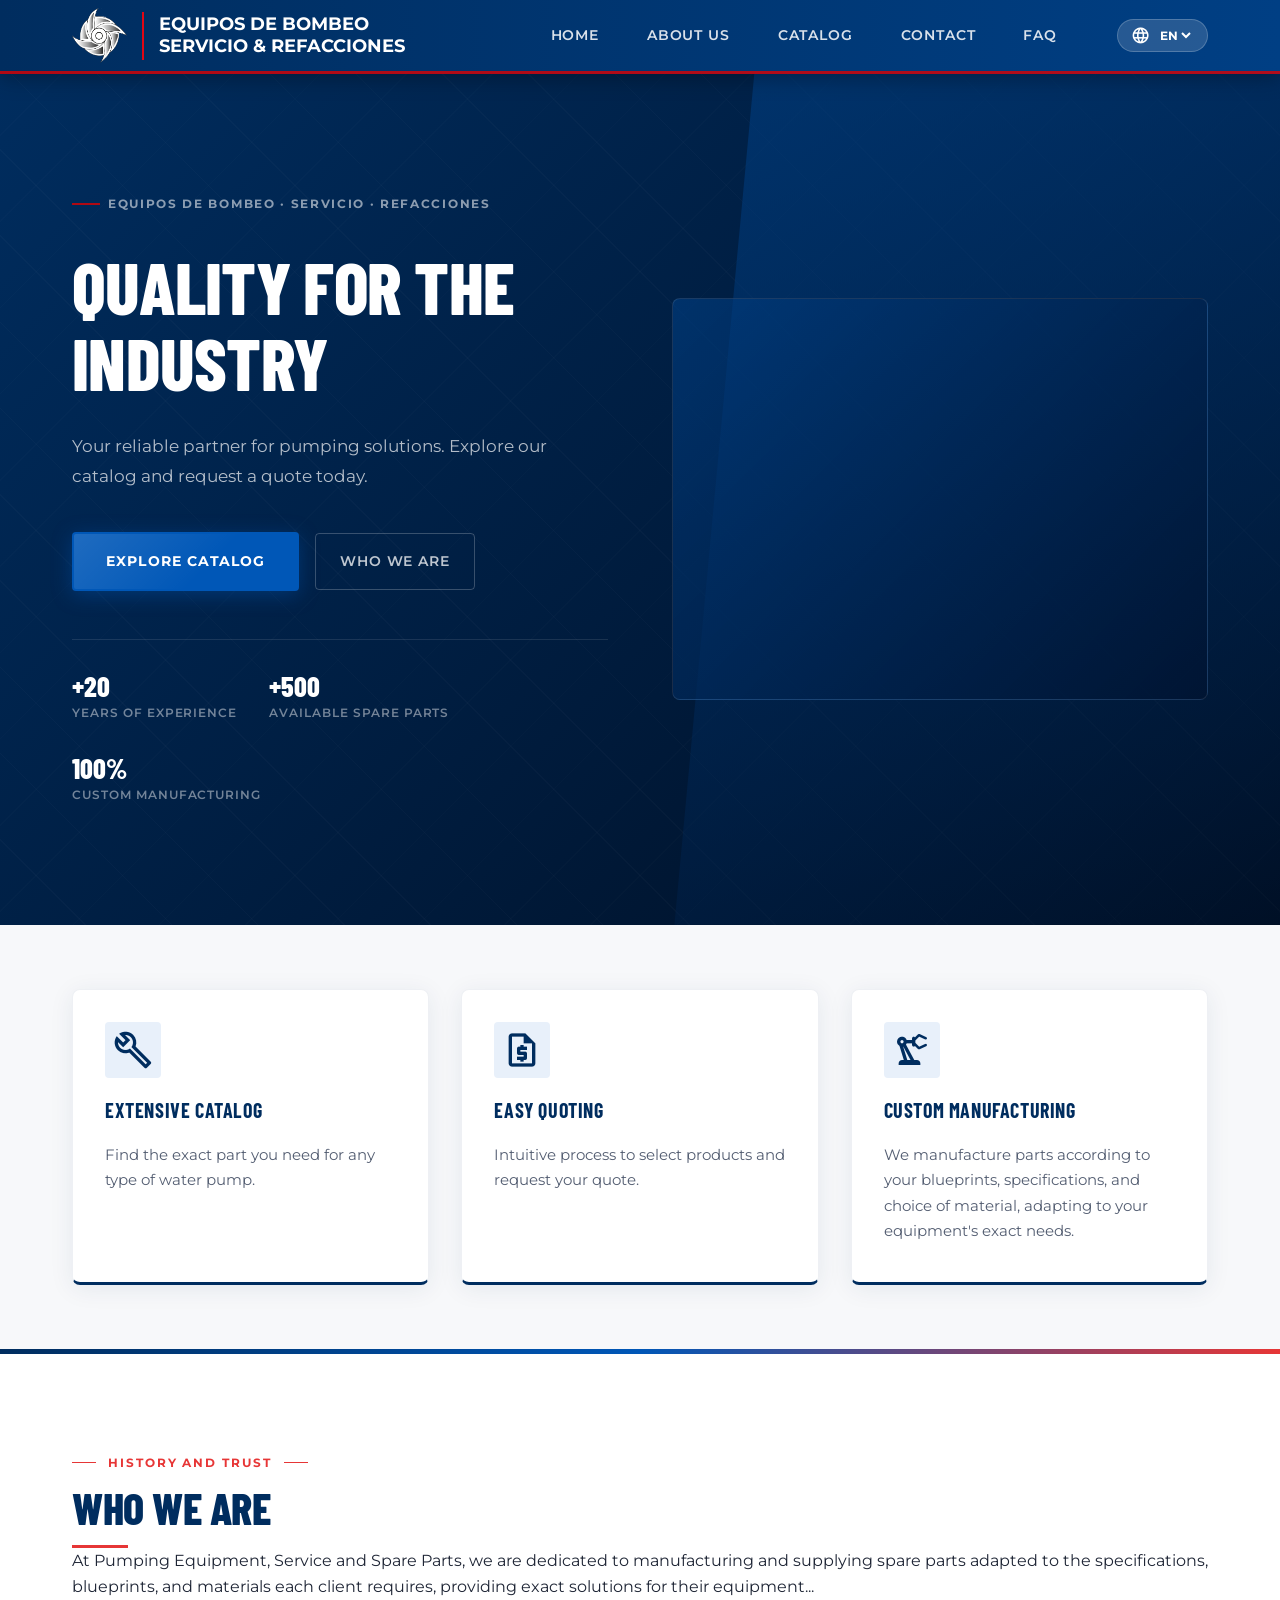
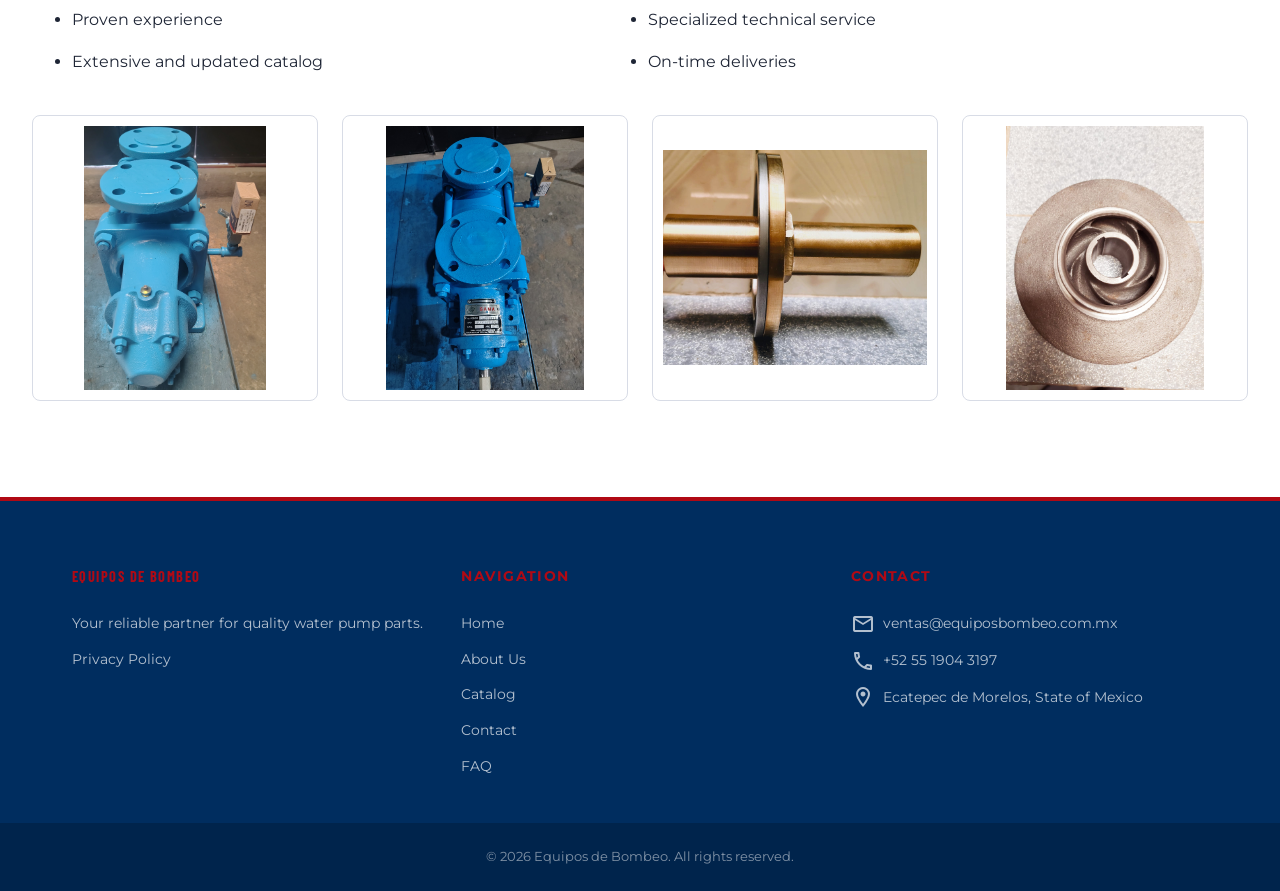
==== public/Index.html @ 576bb9e6 "Subida limpia del Proyecto" ====
<!DOCTYPE html>
<html lang="es">
<head>
  <meta charset="UTF-8">
  <meta name="viewport" content="width=device-width, initial-scale=1.0">
  <title data-i18n="page_title">Equipos de Bombeo, Servicio y Refacciones</title>
  <link rel="icon" type="image/png" href="assets/img/logo2.png">
    
    <link rel="preconnect" href="https://fonts.googleapis.com">

  <!-- Fonts -->
  <link rel="preconnect" href="https://fonts.googleapis.com">
  <link rel="preconnect" href="https://fonts.gstatic.com" crossorigin>
  <link href="https://fonts.googleapis.com/css2?family=Barlow+Condensed:wght@600;700;800&family=Montserrat:wght@400;500;600;700&display=swap" rel="stylesheet">

  <!-- Material Icons -->
  <link href="https://fonts.googleapis.com/icon?family=Material+Icons+Outlined" rel="stylesheet">

  <!-- Stylesheet -->
  <link rel="stylesheet" href="assets\public\css\styles.css">
</head>
<body>

  <!-- ══════════════════════════════════════
       HEADER — rendered by script.js
  ═══════════════════════════════════════ -->
        <header id="main-header" role="banner">
  <div class="header-inner container">
    <!-- Branding según la imagen -->
            <div class="brand-container">
      <div class="brand-icon">
        <img src="assets/img/logo2.png" alt="Logo Equipos de Bombeo" class="custom-logo" />
      </div>
      <div class="brand-divider"></div>
      <div class="brand-text">
        <div class="brand-title">EQUIPOS DE BOMBEO</div>
        <div class="brand-title">SERVICIO & REFACCIONES</div>
      </div>
    </div>
    <!-- NUEVO: Botón de Hamburguesa -->
    <button id="menu-toggle" class="mobile-menu-btn" aria-label="Abrir menú">
        <span class="material-icons-outlined">menu</span>
    </button>

    <!-- Navegación -->
    <nav class="nav-menu">
      <a href="Index.html" class="nav-link" data-i18n="nav_home">Inicio</a>
      <a href="Nosotros.html" class="nav-link" data-i18n="nav_about">Nosotros</a>
      <a href="catalogo.html" class="nav-link" data-i18n="nav_catalog">Catálogo</a>
      <a href="Contacto.html" class="nav-link" data-i18n="nav_contact">Contacto</a>
      <a href="Faq.html" class="nav-link" data-i18n="nav_faq">Preguntas Frecuentes</a>
      
      <!-- Selector de Idioma -->
      <div class="lang-selector">
        <span class="material-icons-outlined">language</span>
        <select id="language-picker">
          <option value="es">ES</option>
          <option value="en">EN</option>
        </select>
      </div>
    </nav>
  </div>
</header>

  <main id="main-content">

    <!-- ══════════════════════════════════
         HERO
    ═══════════════════════════════════ -->
    <section class="hero" id="hero-section" aria-label="Presentación principal">
      <div class="hero-content container">

        <!-- LEFT COLUMN: Copy -->
        <p class="hero-eyebrow" aria-hidden="true">Equipos de Bombeo · Servicio · Refacciones</p>

        <h1 data-i18n="hero_title">
          Calidad a la Industria
        </h1>

        <p class="hero-desc" data-i18n="hero_desc">
          Su socio confiable para soluciones de bombeo. Explore nuestro catálogo
          y solicite una cotización hoy mismo.
        </p>

        <div class="hero-actions">
          <a href="catalogo.html" class="cta-button" data-i18n="btn_explore">
            Explorar Catálogo
            <span class="material-icons-outlined" aria-hidden="true" style="font-size:1.1em;">arrow_forward</span>
          </a>
          <a href="#about-section" class="cta-button-ghost" data-i18n="btn_about">
            Quiénes Somos
          </a>
        </div>

        <div class="hero-stats" aria-label="Indicadores de experiencia">
          <div class="hero-stat">
            <strong>+20</strong>
            <span data-i18n="stat_years">Años de experiencia</span>
          </div>
          <div class="hero-stat">
            <strong>+500</strong>
            <span data-i18n="stat_parts">Refacciones disponibles</span>
          </div>
          <div class="hero-stat">
            <strong>100%</strong>
            <span data-i18n="stat_quality">Calidad garantizada</span>
          </div>
        </div>

        <!-- RIGHT COLUMN: Visual (swap img src with your photo) -->
        <div class="hero-visual" aria-hidden="true">
          <div class="hero-image-frame">
            <!-- Replace src with your high-quality pump/industrial image -->
            <img
              src="assets/img/"
              alt="Equipo de bombeo industrial de alta precisión"
              width="720"
              height="540"
              loading="eager"
              onerror="this.style.display='none'"
            >
          </div>
        </div>

      </div><!-- /.hero-content -->
    </section>

    <!-- ══════════════════════════════════
         FEATURES
    ═══════════════════════════════════ -->
    <section class="features" id="features-section" aria-labelledby="features-heading">

      <!-- Optional header row (uncomment if desired) -->
      <!--
      <div class="features-header">
        <p class="section-eyebrow">Por qué elegirnos</p>
        <h2 id="features-heading" class="section-title">Ventajas Clave</h2>
      </div>
      -->

      <article class="feature-card">
        <span class="material-icons-outlined" aria-hidden="true">build</span>
        <h3 data-i18n="feat_1_title">Amplio Catálogo</h3>
        <p data-i18n="feat_1_desc">
          Encuentre la pieza exacta que necesita para cualquier tipo de bomba de agua.
        </p>
      </article>

      <article class="feature-card">
        <span class="material-icons-outlined" aria-hidden="true">request_quote</span>
        <h3 data-i18n="feat_2_title">Cotización Sencilla</h3>
        <p data-i18n="feat_2_desc">
          Proceso intuitivo para seleccionar productos y solicitar su cotización.
        </p>
      </article>

      <article class="feature-card">
        <span class="material-icons-outlined" aria-hidden="true">precision_manufacturing</span>
        <h3 data-i18n="feat_3_title">Fabricación a Medida</h3>
        <p data-i18n="feat_3_desc">
          Fabricamos piezas según sus planos, especificaciones y elección de material, adaptándonos a las exigencias exactas de su equipo.
        </p>
      </article>

    </section>

    <!-- ══════════════════════════════════
         ABOUT US
    ═══════════════════════════════════ -->
      <!-- SECCIÓN QUIÉNES SOMOS ACTUALIZADA -->
<section class="about-us" id="about-section">
    <div class="container">
        <div class="about-text-full">
            <p class="section-eyebrow" data-i18n="about_eyebrow">Nuestra empresa</p>
            <h2 class="section-title" data-i18n="about_title">Quiénes Somos</h2>
            <p class="about-desc" data-i18n="about_desc">
                En Equipos de Bombeo, Servicio y Refacciones, nos dedicamos a fabricar y suministrar refacciones adaptadas a las especificaciones, planos y materiales que cada cliente requiere, brindando soluciones exactas para sus equipos...
            </p>
            <ul class="about-values">
                <li data-i18n="value_experience">Experiencia comprobada</li>
                <li data-i18n="value_service">Servicio técnico especializado</li>
                <li data-i18n="value_catalog">Catálogo amplio y actualizado</li>
                <li data-i18n="value_delivery">Entregas a tiempo</li>
            </ul>
        </div>
      </div>
        <!-- Galería de 4 imágenes debajo -->
              <div class="about-gallery-grid">
          <div class="gallery-item"><img src="assets/img/SWK110.jpg" alt="Pieza 1"></div>
          <div class="gallery-item"><img src="assets/img/SWK130_2.jpg" alt="Pieza 2"></div>
          <div class="gallery-item"><img src="assets/img/Disco-de-equilibrio_2.jpeg" alt="Pieza 3"></div>
          <div class="gallery-item"><img src="assets/img/Impulsor_3.jpeg" alt="Pieza 4"></div>
      </div>
</section>

<!-- FOOTER ACTUALIZADO -->
<footer id="main-footer">
    <div class="footer-container container">
        <div class="footer-col about">
            <h4 class="footer-logo">EQUIPOS DE BOMBEO</h4>
            <p data-i18n="footer_about_desc">Su socio confiable para piezas de bomba de agua de calidad.</p>
            <li><a href="aviso-de-privacidad.html" data-i18n="nav_privacidad">Aviso de Privacidad</a></li>
        </div>
        
        <div class="footer-col links">
            <h4 data-i18n="footer_nav_title">Navegación</h4>
            <ul>
                <li><a href="Index.html" data-i18n="nav_home">Inicio</a></li>
                <li><a href="Nosotros.html" data-i18n="nav_about">Nosotros</a></li>
                <li><a href="catalogo.html" data-i18n="nav_catalog">Catálogo</a></li>
                <li><a href="Contacto.html" data-i18n="nav_contact">Contacto</a></li>
                <li><a href="Faq.html" data-i18n="nav_faq">Preguntas Frecuentes</a></li>
            </ul>
        </div>
        
        <div class="footer-col contact">
            <h4 data-i18n="footer_contact_title">Contacto</h4>
            <p><span class="material-icons-outlined">email</span> ventas@equiposbombeo.com.mx</p>
            <p><span class="material-icons-outlined">phone</span>+52 55 1904 3197</p>
            <p>
                <span class="material-icons-outlined">location_on</span> 
                <span data-i18n="footer_address">Ecatepec de Morelos, Estado de Méxica</span>
            </p>
        </div>
    </div>
    <div class="footer-bottom">
        <p data-i18n="footer_copyright">© 2026 Equipos de Bombeo. Todos los derechos reservados.</p>
    </div>
</footer>

  <!-- Scripts -->
  <script src="assets/public/js/script_web.js"></script>
  <script src="assets/public/js/traducciones.js"></script>

</body>
</html>
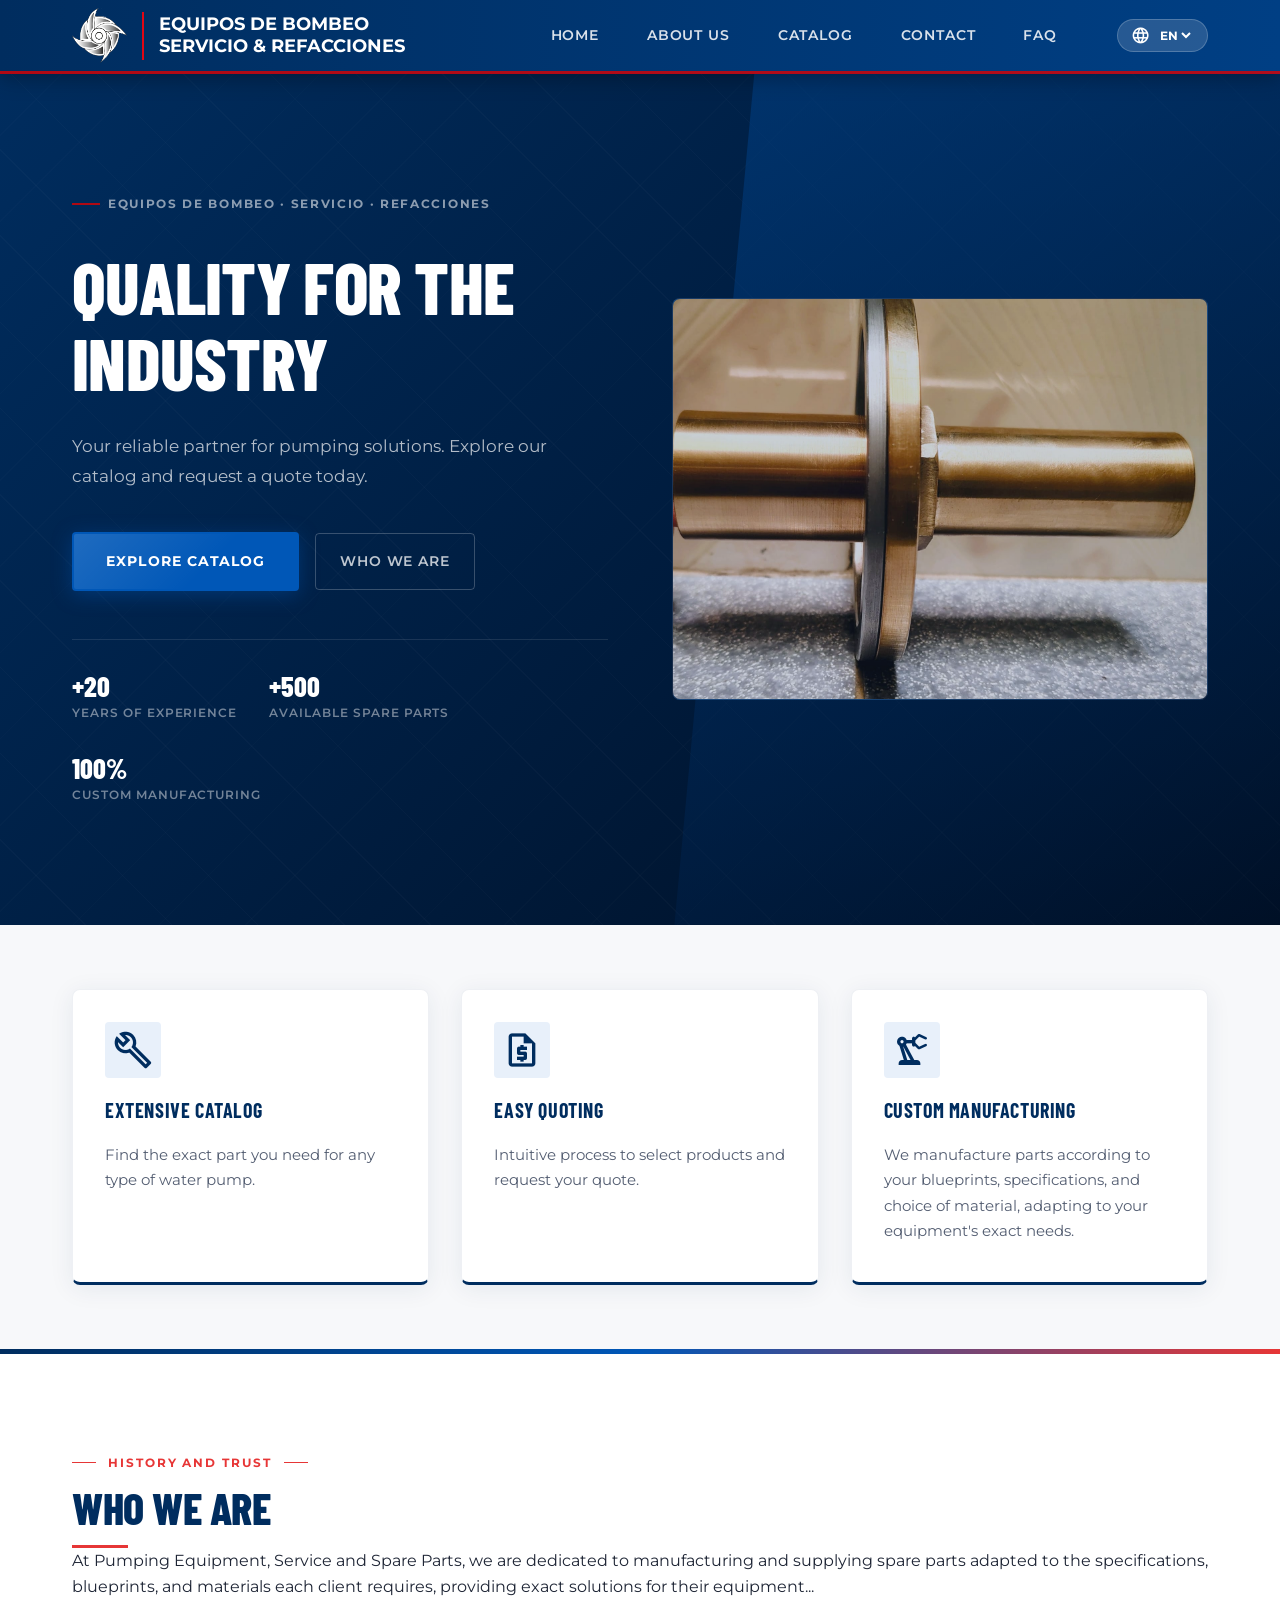
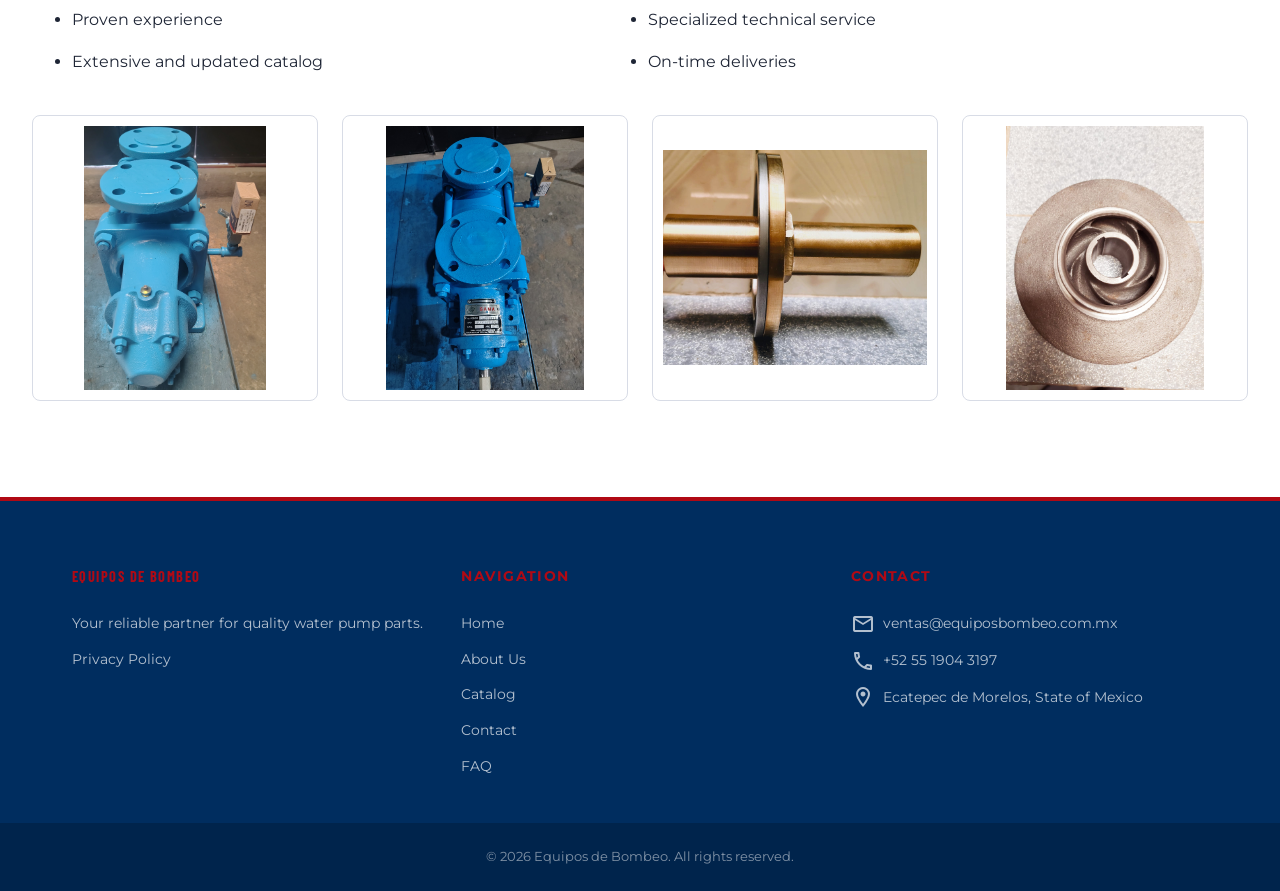
==== commit 2cf4702e: "feat: diseño responsivo e imagen en inicio" ====
--- a/public/Index.html
+++ b/public/Index.html
@@ -112,7 +112,7 @@
           <div class="hero-image-frame">
             <!-- Replace src with your high-quality pump/industrial image -->
             <img
-              src="assets/img/"
+              src="assets/img/Disco-de-equilibrio_2.jpeg"
               alt="Equipo de bombeo industrial de alta precisión"
               width="720"
               height="540"
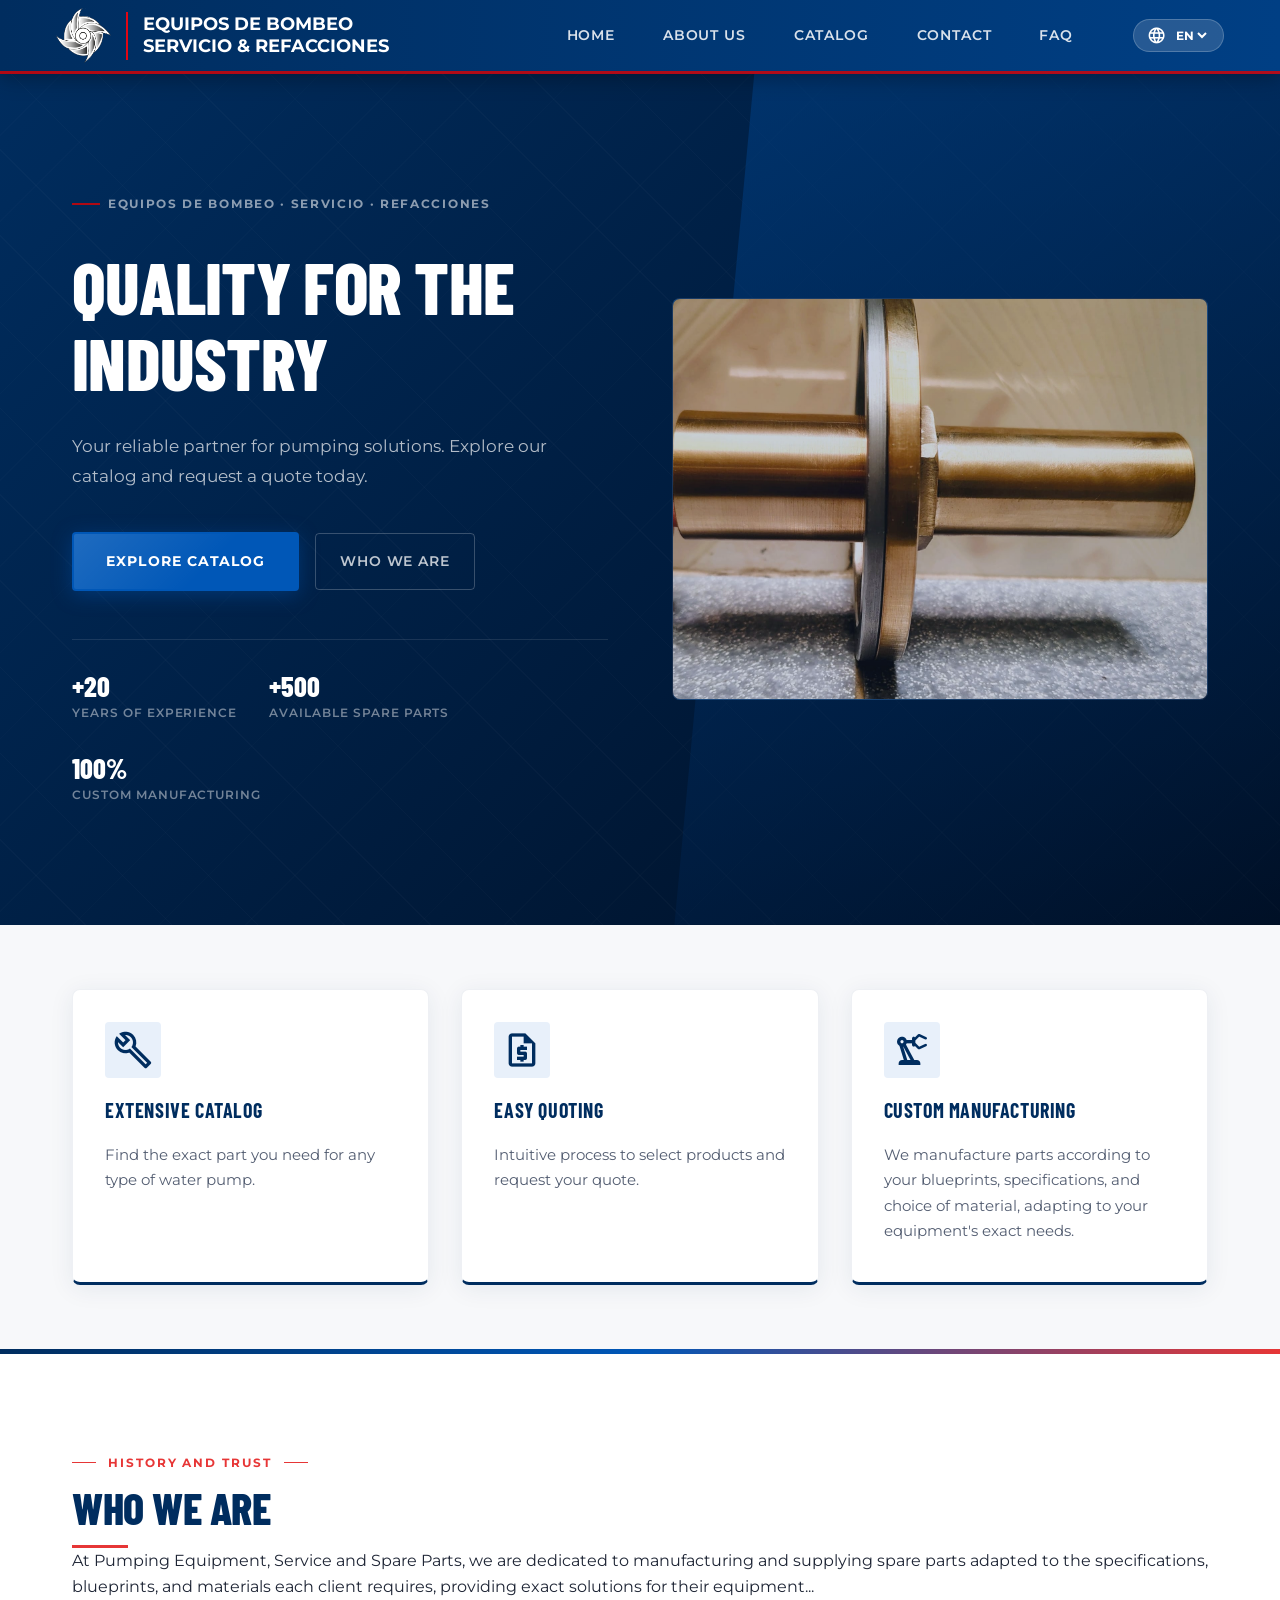
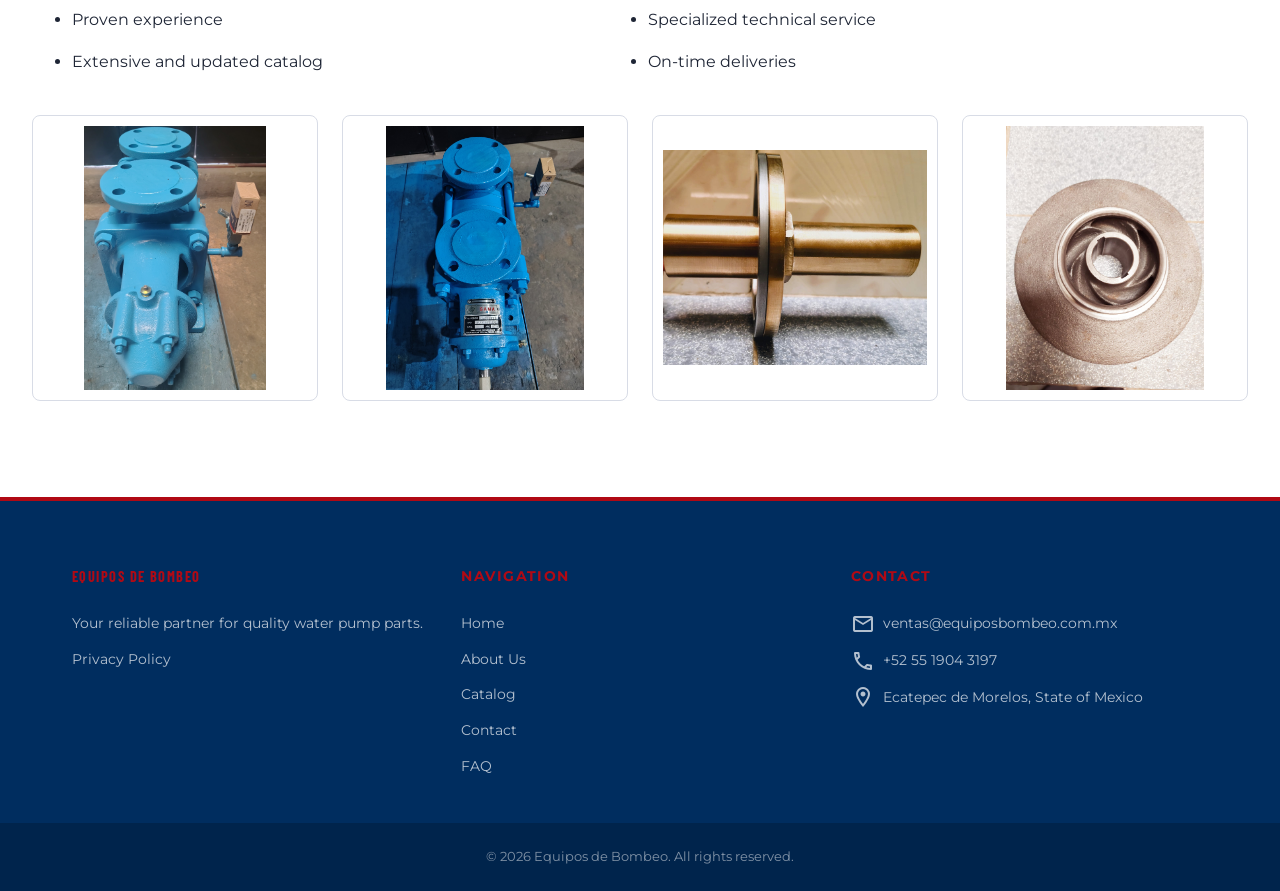
==== commit 51bcf0b3: "feat: Diseño Responsivo" ====
--- a/public/Index.html
+++ b/public/Index.html
@@ -18,6 +18,7 @@
 
   <!-- Stylesheet -->
   <link rel="stylesheet" href="assets\public\css\styles.css">
+  <link rel="stylesheet" href="assets\public\css\responsive.css">
 </head>
 <body>
 
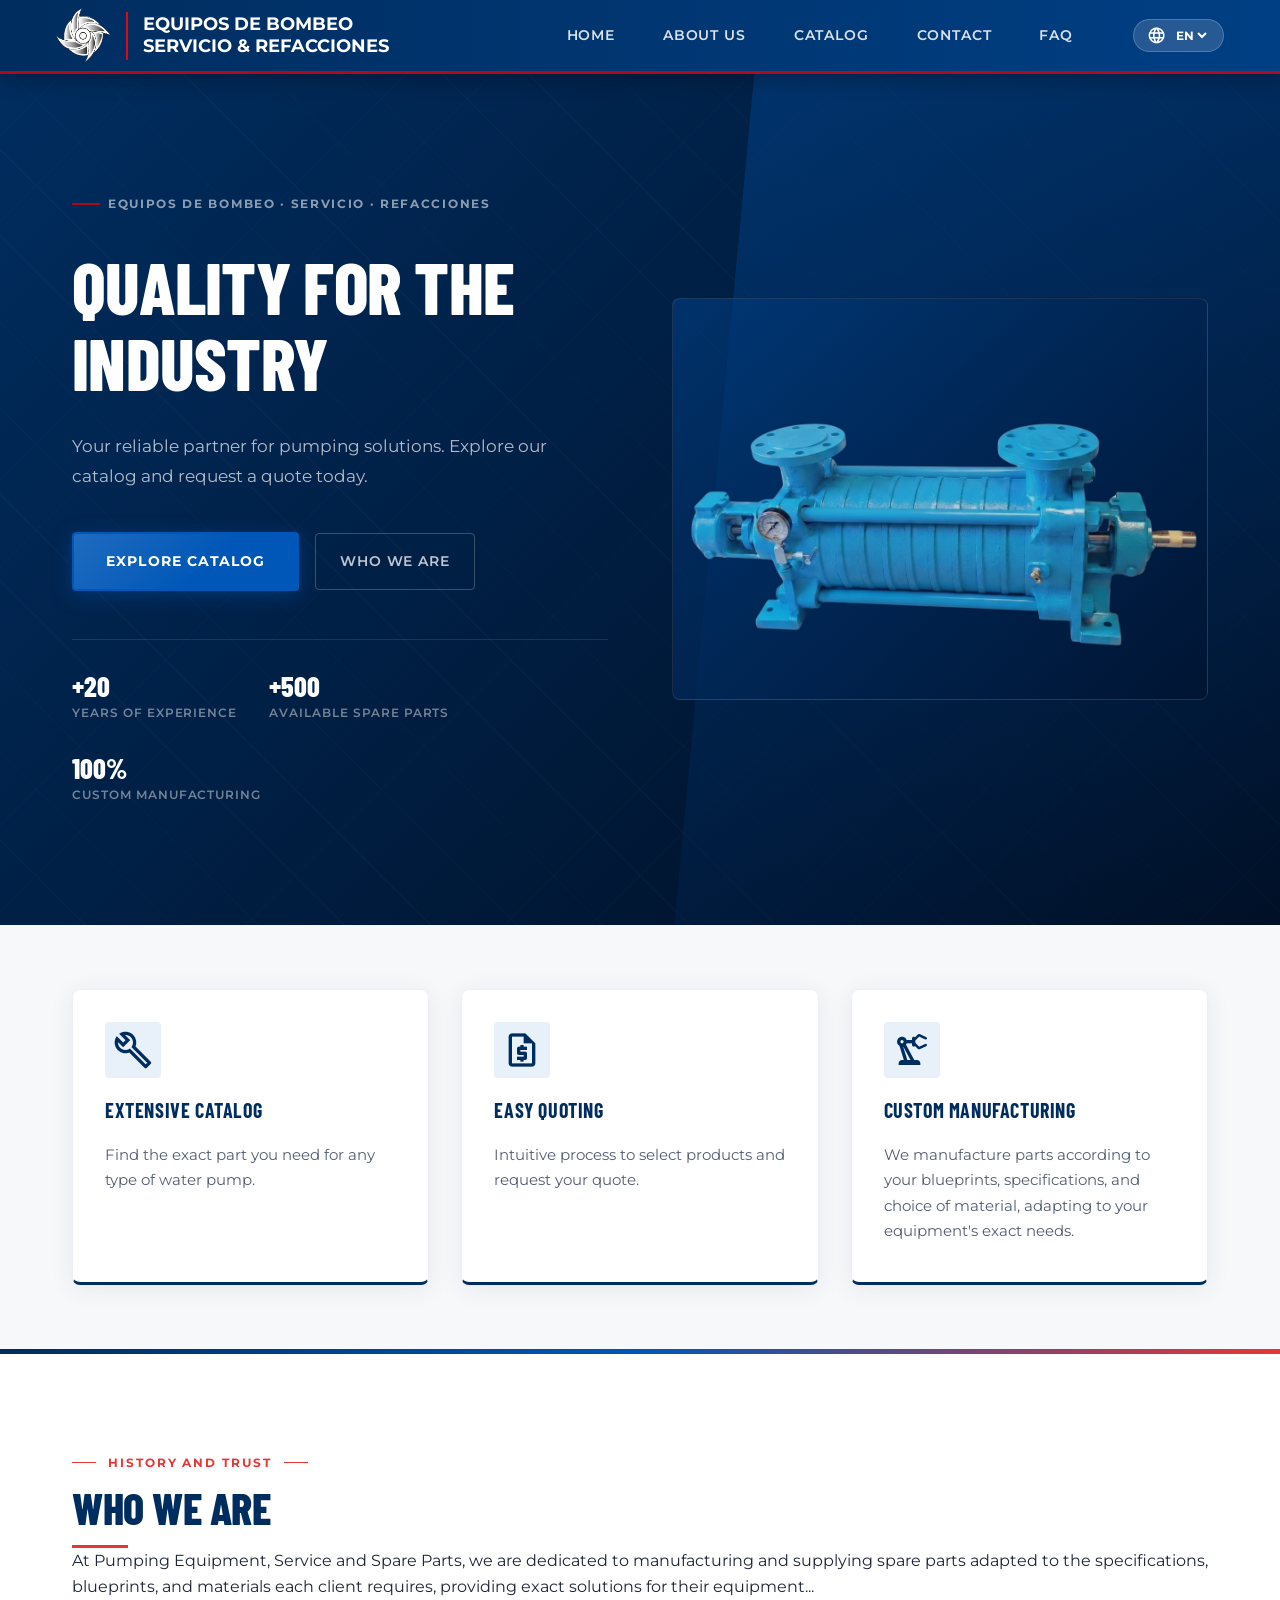
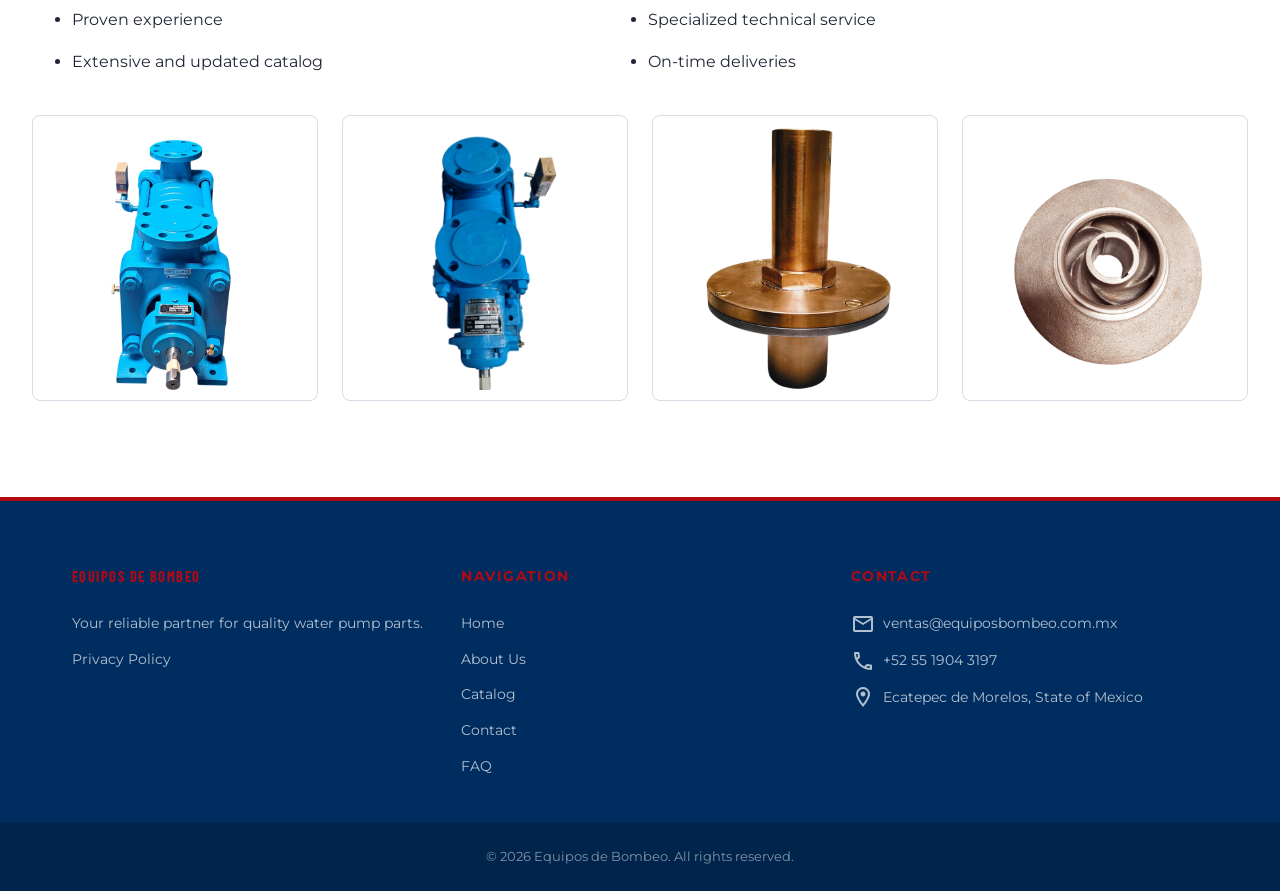
==== commit 699c9ad8: "feat: Cambio de imagenes a fondo blanco" ====
--- a/public/Index.html
+++ b/public/Index.html
@@ -113,7 +113,7 @@
           <div class="hero-image-frame">
             <!-- Replace src with your high-quality pump/industrial image -->
             <img
-              src="assets/img/Disco-de-equilibrio_2.jpeg"
+              src="assets/img/150sinfondo.png"
               alt="Equipo de bombeo industrial de alta precisión"
               width="720"
               height="540"
@@ -187,10 +187,10 @@
       </div>
         <!-- Galería de 4 imágenes debajo -->
               <div class="about-gallery-grid">
-          <div class="gallery-item"><img src="assets/img/SWK110.jpg" alt="Pieza 1"></div>
-          <div class="gallery-item"><img src="assets/img/SWK130_2.jpg" alt="Pieza 2"></div>
-          <div class="gallery-item"><img src="assets/img/Disco-de-equilibrio_2.jpeg" alt="Pieza 3"></div>
-          <div class="gallery-item"><img src="assets/img/Impulsor_3.jpeg" alt="Pieza 4"></div>
+          <div class="gallery-item"><img src="assets/img/SWP-150_5-Photoroom.png" alt="Pieza 1"></div>
+          <div class="gallery-item"><img src="assets/img/SWK-130_2-Photoroom.png" alt="Pieza 2"></div>
+          <div class="gallery-item"><img src="assets/img/Disco_de-equilibrio.png" alt="Pieza 3"></div>
+          <div class="gallery-item"><img src="assets/img/Impulsor_3-Photoroom.png" alt="Pieza 4"></div>
       </div>
 </section>
 
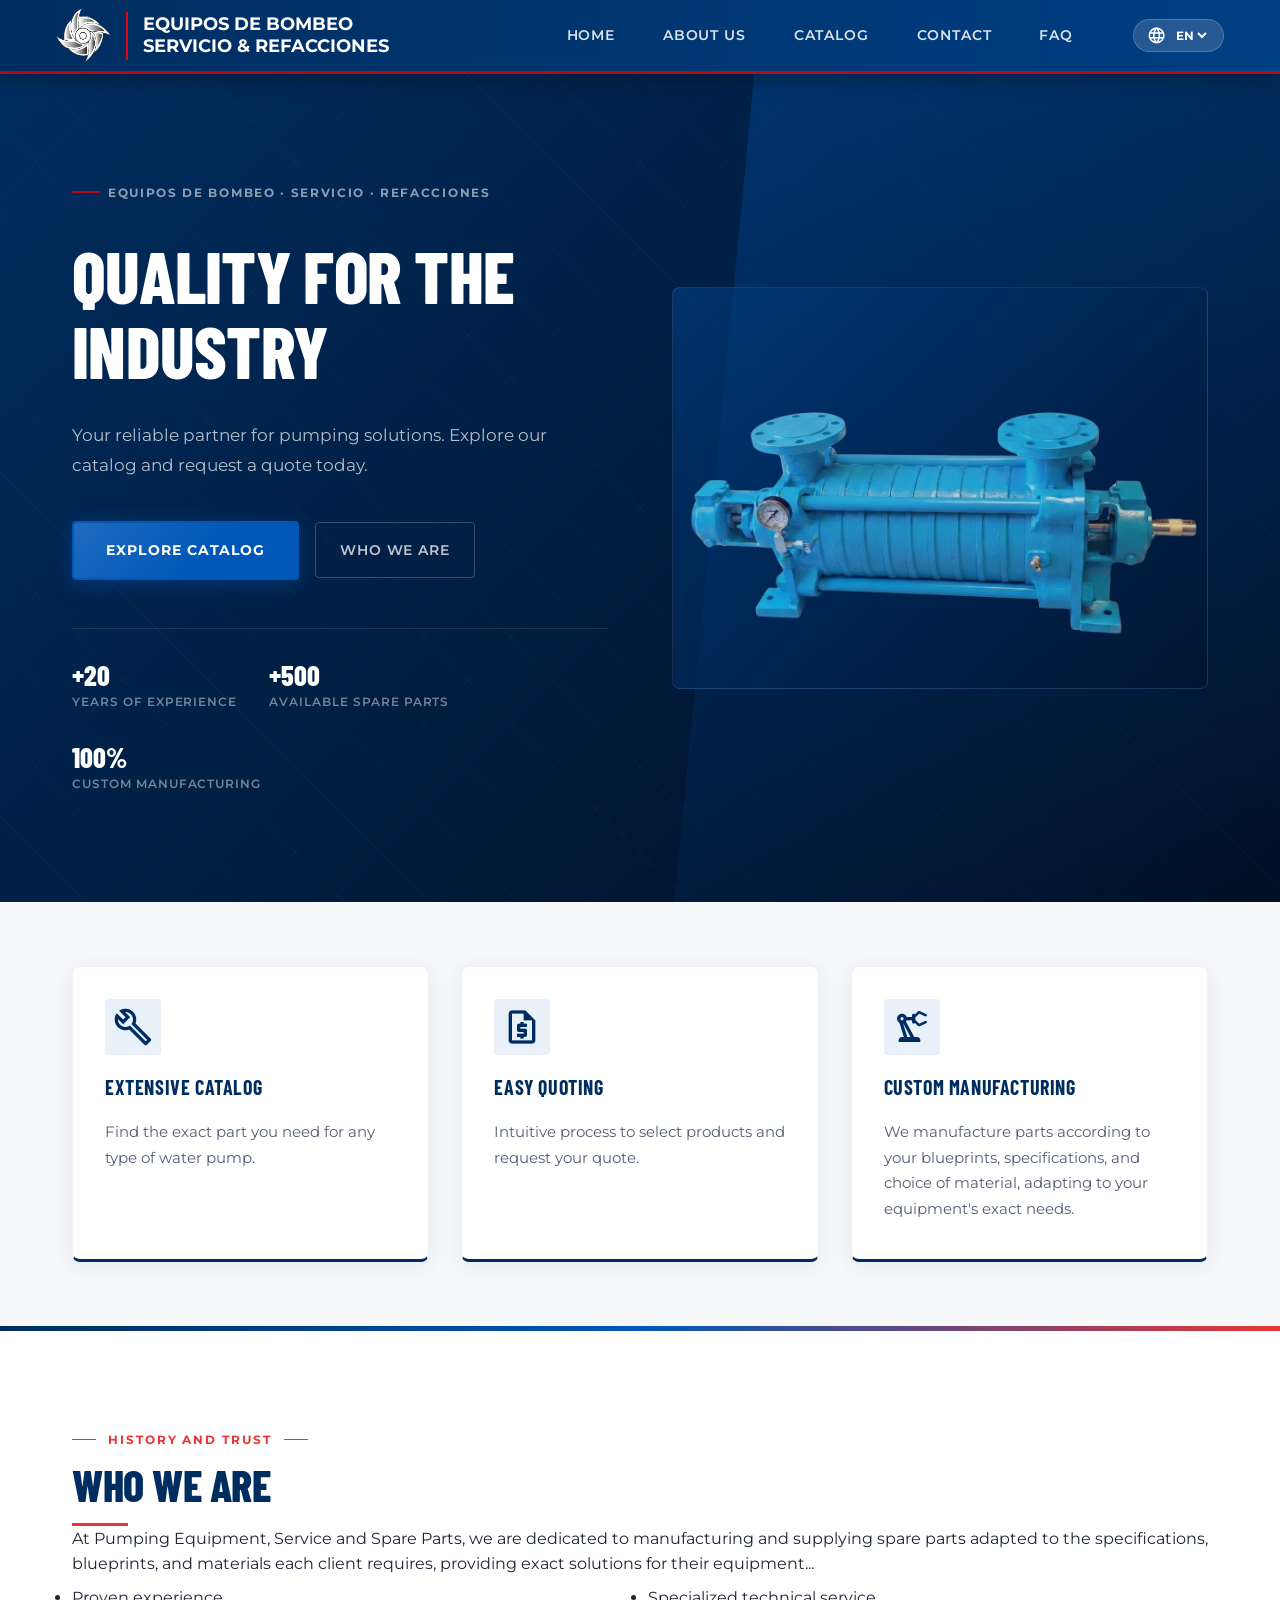
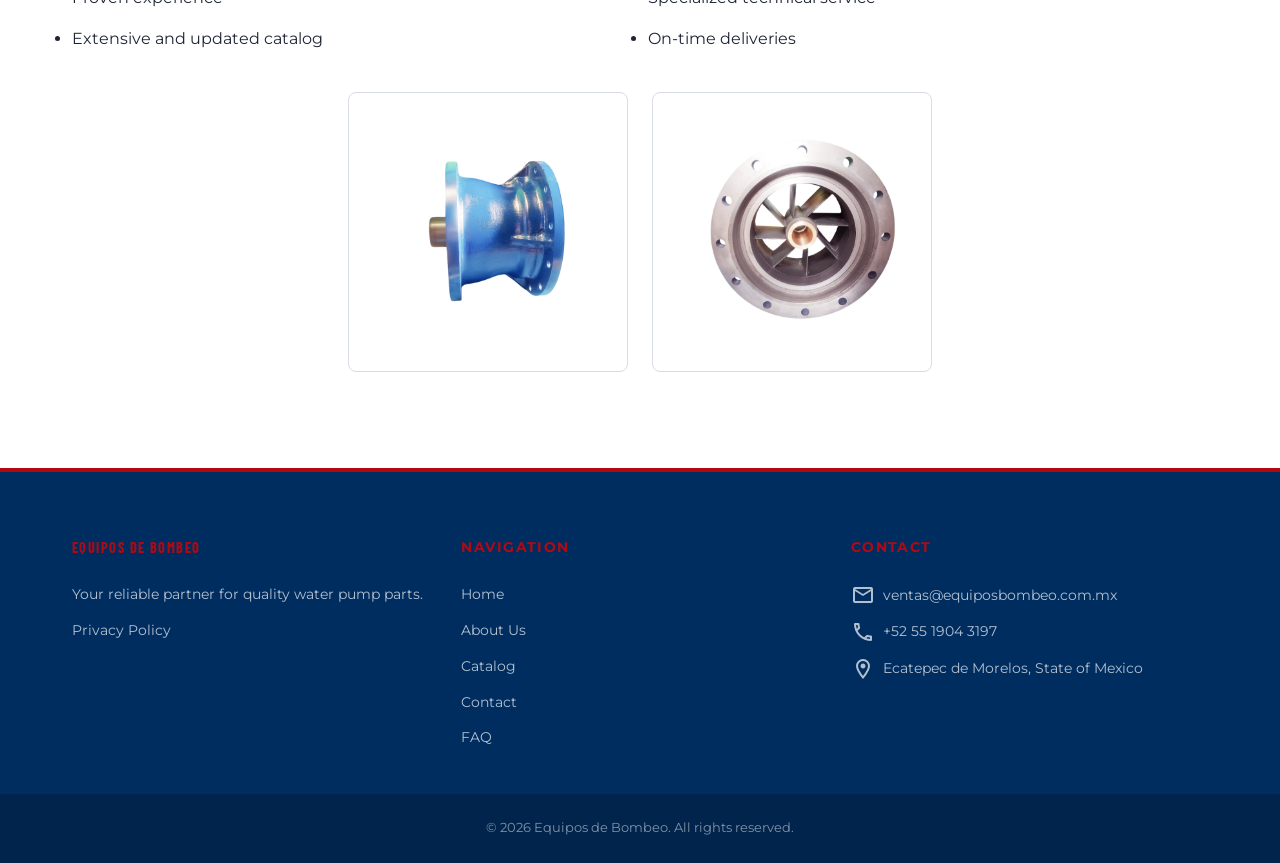
==== commit 459d9137: "feat: rediseño del catálogo de piezas y corrección responsiva del menú" ====
--- a/public/Index.html
+++ b/public/Index.html
@@ -187,10 +187,8 @@
       </div>
         <!-- Galería de 4 imágenes debajo -->
               <div class="about-gallery-grid">
-          <div class="gallery-item"><img src="assets/img/SWP-150_5-Photoroom.png" alt="Pieza 1"></div>
-          <div class="gallery-item"><img src="assets/img/SWK-130_2-Photoroom.png" alt="Pieza 2"></div>
-          <div class="gallery-item"><img src="assets/img/Disco_de-equilibrio.png" alt="Pieza 3"></div>
-          <div class="gallery-item"><img src="assets/img/Impulsor_3-Photoroom.png" alt="Pieza 4"></div>
+          <div class="gallery-item"><img src="assets/img/Pieza-Photoroom.png" alt="Pieza 1"></div>
+          <div class="gallery-item"><img src="assets/img/Pieza2-Photoroom.png" alt="Pieza 2"></div>
       </div>
 </section>
 
